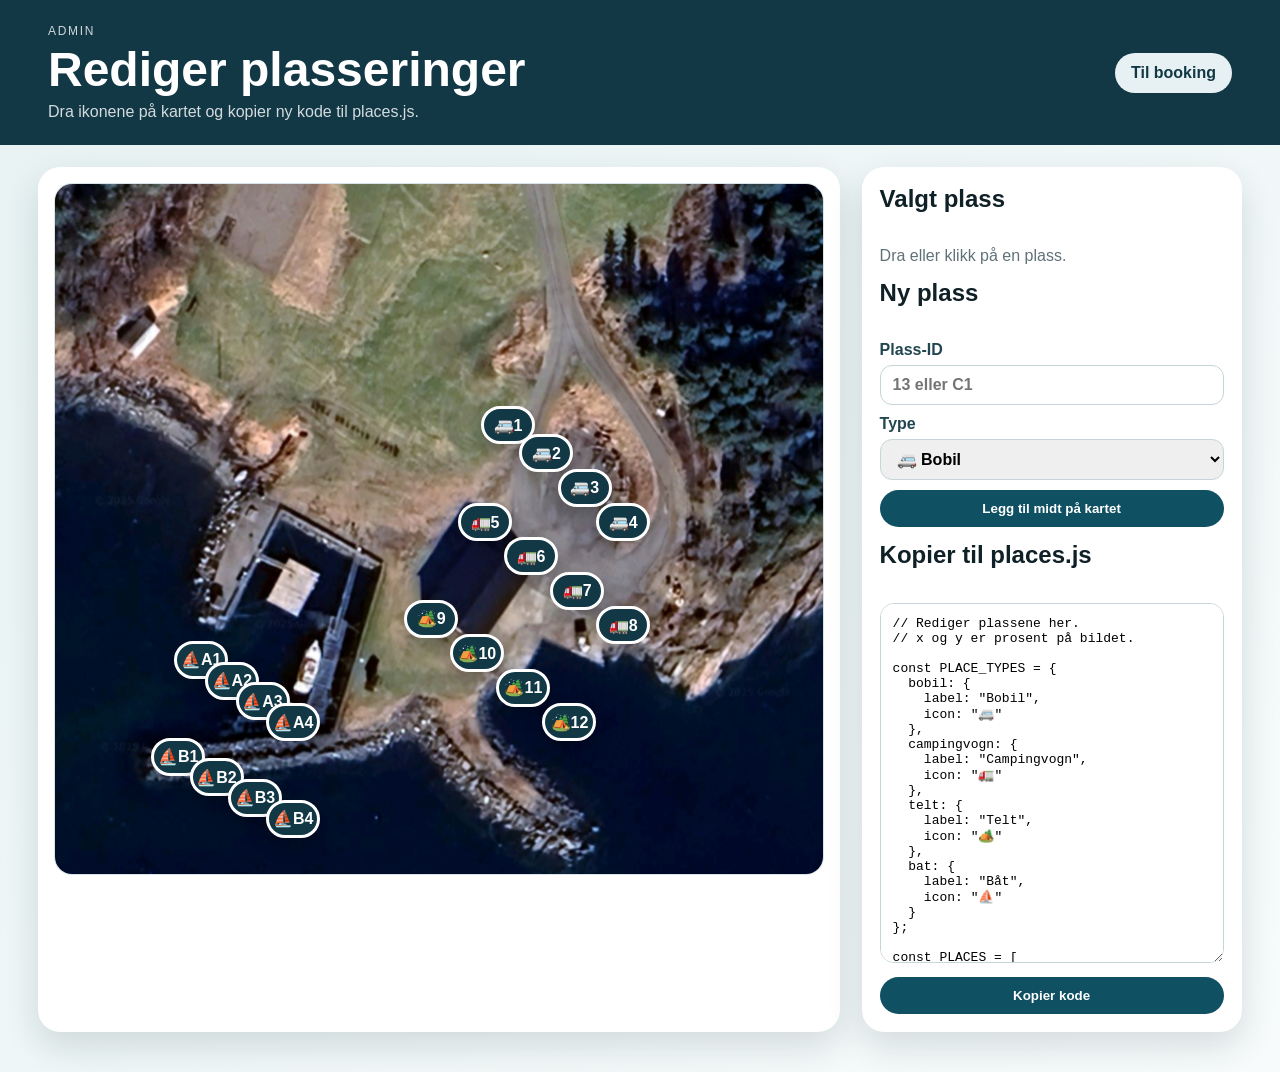
==== admin.html @ 28904aaa "nytt" ====
<!DOCTYPE html>
<html lang="no">
<head>
  <meta charset="UTF-8" />
  <meta name="viewport" content="width=device-width, initial-scale=1.0" />
  <title>Admin plassering</title>
  <link rel="stylesheet" href="style.css" />
  <link rel="stylesheet" href="admin.css" />
</head>
<body>
  <header class="site-header">
    <div>
      <p class="eyebrow">Admin</p>
      <h1>Rediger plasseringer</h1>
      <p class="subtitle">Dra ikonene på kartet og kopier ny kode til places.js.</p>
    </div>
    <a class="ghost-button" href="index.html">Til booking</a>
  </header>

  <main class="admin-layout">
    <section class="map-card">
      <div id="adminMap" class="map">
        <img src="images/plasskart.png" alt="Plasskart" />
        <div id="adminLayer"></div>
      </div>
    </section>

    <aside class="admin-panel">
      <h2>Valgt plass</h2>
      <div id="selectedInfo" class="muted">Dra eller klikk på en plass.</div>

      <h2>Ny plass</h2>
      <form id="addPlaceForm" class="admin-form">
        <label>Plass-ID <input id="newId" type="text" placeholder="13 eller C1" required /></label>
        <label>Type
          <select id="newType">
            <option value="bobil">🚐 Bobil</option>
            <option value="campingvogn">🚛 Campingvogn</option>
            <option value="telt">🏕️ Telt</option>
            <option value="bat">⛵ Båt</option>
          </select>
        </label>
        <button class="primary-button" type="submit">Legg til midt på kartet</button>
      </form>

      <h2>Kopier til places.js</h2>
      <textarea id="output" readonly></textarea>
      <button id="copyButton" class="primary-button" type="button">Kopier kode</button>
    </aside>
  </main>

  <script src="places.js"></script>
  <script src="admin.js"></script>
</body>
</html>
---- style.css ----
* { box-sizing: border-box; }

:root {
  --bg: #eef5f6;
  --card: #ffffff;
  --text: #102027;
  --muted: #607178;
  --green: #2e7d32;
  --red: #c62828;
  --blue: #0f5062;
  --shadow: 0 14px 35px rgba(12, 42, 51, .14);
  --radius: 22px;
}

body {
  margin: 0;
  font-family: Arial, Helvetica, sans-serif;
  color: var(--text);
  background: linear-gradient(135deg, #e7f2f3, #f7fbfb);
}

.site-header {
  display: flex;
  justify-content: space-between;
  gap: 16px;
  align-items: center;
  padding: 24px clamp(16px, 4vw, 48px);
  background: #123846;
  color: white;
}

.eyebrow {
  margin: 0 0 4px;
  text-transform: uppercase;
  letter-spacing: .14em;
  font-size: .75rem;
  opacity: .8;
}

h1, h2, h3, p { margin-top: 0; }

.site-header h1 {
  margin: 0;
  font-size: clamp(1.8rem, 4vw, 3rem);
}

.subtitle { margin: 6px 0 0; opacity: .82; }

.header-actions {
  display: flex;
  flex-wrap: wrap;
  gap: 10px;
}

.layout {
  display: grid;
  grid-template-columns: minmax(0, 1fr) 340px;
  gap: 22px;
  padding: 22px clamp(12px, 3vw, 40px) 40px;
}

.map-card,
.place-card,
.booked-card {
  background: var(--card);
  border-radius: var(--radius);
  box-shadow: var(--shadow);
}

.map-card { padding: 16px; }

.legend {
  display: flex;
  flex-wrap: wrap;
  gap: 10px;
  align-items: center;
  margin-bottom: 12px;
  font-weight: 700;
}

.legend span {
  background: #f1f6f7;
  padding: 8px 10px;
  border-radius: 999px;
}

.dot {
  display: inline-block;
  width: 12px;
  height: 12px;
  border-radius: 999px;
  margin-right: 5px;
}

.available-dot { background: var(--green); }
.booked-dot { background: var(--red); }

.map-toolbar {
  display: flex;
  flex-wrap: wrap;
  gap: 10px;
  margin-bottom: 12px;
  align-items: end;
}

label {
  display: grid;
  gap: 6px;
  font-weight: 700;
  color: #214650;
}

input, select {
  width: 100%;
  padding: 10px 12px;
  border: 1px solid #c6d5d8;
  border-radius: 12px;
  font: inherit;
}

button,
.ghost-button {
  border: 0;
  border-radius: 999px;
  padding: 11px 16px;
  cursor: pointer;
  font-weight: 800;
  text-decoration: none;
  display: inline-flex;
  align-items: center;
  justify-content: center;
}

.primary-button {
  background: var(--blue);
  color: white;
}

.ghost-button,
#checkDatesButton {
  background: #e7f0f2;
  color: #123846;
}

.map {
  position: relative;
  overflow: hidden;
  border-radius: 18px;
  background: #d7e1e3;
  border: 1px solid #d7e3e6;
}

.map img {
  width: 100%;
  display: block;
  user-select: none;
}

#spotsLayer {
  position: absolute;
  inset: 0;
}

.spot {
  position: absolute;
  left: var(--x);
  top: var(--y);
  transform: translate(-50%, -50%);
  min-width: 52px;
  height: 38px;
  padding: 0 10px;
  border-radius: 999px;
  color: white;
  border: 3px solid white;
  box-shadow: 0 8px 18px rgba(0,0,0,.28);
  display: inline-flex;
  align-items: center;
  justify-content: center;
  gap: 3px;
  font-weight: 900;
  cursor: pointer;
  transition: transform .12s, box-shadow .12s;
  z-index: 2;
}

.spot:hover {
  transform: translate(-50%, -50%) scale(1.08);
  box-shadow: 0 10px 24px rgba(0,0,0,.35);
}

.spot.available { background: var(--green); }
.spot.booked { background: var(--red); }

.side-panel {
  display: grid;
  align-content: start;
  gap: 18px;
}

.place-card,
.booked-card {
  padding: 18px;
}

.place-card h2 {
  display: flex;
  align-items: center;
  gap: 8px;
  margin-bottom: 8px;
}

.status-pill {
  display: inline-flex;
  border-radius: 999px;
  padding: 8px 12px;
  color: white;
  font-weight: 900;
  margin-bottom: 12px;
}

.status-pill.available { background: var(--green); }
.status-pill.booked { background: var(--red); }

.muted { color: var(--muted); }

.booking-meta {
  display: grid;
  gap: 8px;
  margin: 14px 0;
}

.booking-meta div {
  background: #f3f7f8;
  padding: 10px;
  border-radius: 14px;
}

.section-title {
  display: flex;
  justify-content: space-between;
  gap: 10px;
  align-items: baseline;
}

.booked-list {
  list-style: none;
  padding: 0;
  margin: 0;
  display: grid;
  gap: 8px;
}

.booked-list li {
  padding: 10px;
  border-radius: 14px;
  background: #f3f7f8;
}

.dialog {
  border: 0;
  border-radius: 24px;
  padding: 0;
  box-shadow: 0 24px 60px rgba(0,0,0,.35);
  width: min(440px, calc(100vw - 24px));
}

.dialog::backdrop { background: rgba(0,0,0,.45); }

.dialog form {
  padding: 22px;
  display: grid;
  gap: 14px;
}

.dialog-actions {
  display: flex;
  justify-content: flex-end;
  gap: 10px;
}

.form-message {
  margin: 0;
  font-weight: 700;
  color: var(--red);
}

.toast {
  position: fixed;
  left: 50%;
  bottom: 20px;
  transform: translateX(-50%);
  background: #123846;
  color: white;
  padding: 12px 18px;
  border-radius: 999px;
  box-shadow: var(--shadow);
  z-index: 20;
}

.hidden { display: none; }

@media (max-width: 920px) {
  .layout { grid-template-columns: 1fr; }
  .side-panel { grid-template-columns: 1fr; }
  #info { position: static; }
}

@media (max-width: 560px) {
  .site-header { align-items: flex-start; flex-direction: column; }
  .spot { min-width: 44px; height: 32px; font-size: .85rem; border-width: 2px; }
  .layout { padding-inline: 10px; }
}
---- admin.css ----
.admin-layout {
  display: grid;
  grid-template-columns: minmax(0, 1fr) 380px;
  gap: 22px;
  padding: 22px clamp(12px, 3vw, 40px) 40px;
}

.admin-panel {
  background: white;
  border-radius: var(--radius);
  box-shadow: var(--shadow);
  padding: 18px;
  display: grid;
  gap: 14px;
  align-content: start;
}

.admin-form {
  display: grid;
  gap: 10px;
}

#output {
  width: 100%;
  min-height: 360px;
  resize: vertical;
  border: 1px solid #c6d5d8;
  border-radius: 14px;
  padding: 12px;
  font-family: Consolas, monospace;
  font-size: 13px;
}

.admin-spot {
  position: absolute;
  left: var(--x);
  top: var(--y);
  transform: translate(-50%, -50%);
  min-width: 54px;
  height: 38px;
  border-radius: 999px;
  background: #123846;
  color: white;
  border: 3px solid white;
  box-shadow: 0 8px 18px rgba(0,0,0,.28);
  display: inline-flex;
  align-items: center;
  justify-content: center;
  gap: 3px;
  font-weight: 900;
  cursor: grab;
  user-select: none;
}

.admin-spot:active { cursor: grabbing; }

.admin-spot.selected {
  outline: 4px solid #ffcc33;
}

@media (max-width: 920px) {
  .admin-layout { grid-template-columns: 1fr; }
}
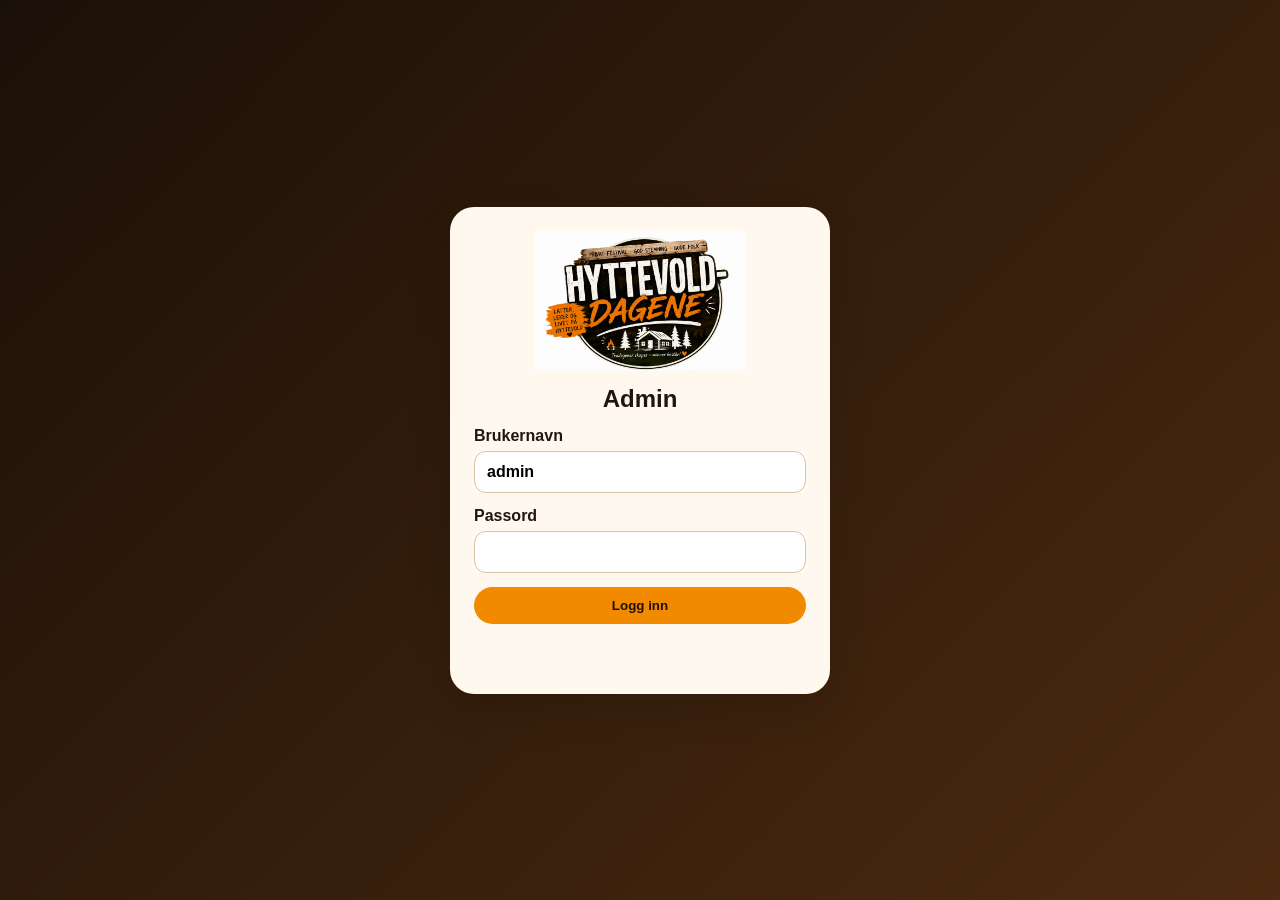
==== commit 4fa8e992: "nyheter" ====
--- a/admin.html
+++ b/admin.html
@@ -1,55 +1 @@
-<!DOCTYPE html>
-<html lang="no">
-<head>
-  <meta charset="UTF-8" />
-  <meta name="viewport" content="width=device-width, initial-scale=1.0" />
-  <title>Admin plassering</title>
-  <link rel="stylesheet" href="style.css" />
-  <link rel="stylesheet" href="admin.css" />
-</head>
-<body>
-  <header class="site-header">
-    <div>
-      <p class="eyebrow">Admin</p>
-      <h1>Rediger plasseringer</h1>
-      <p class="subtitle">Dra ikonene på kartet og kopier ny kode til places.js.</p>
-    </div>
-    <a class="ghost-button" href="index.html">Til booking</a>
-  </header>
-
-  <main class="admin-layout">
-    <section class="map-card">
-      <div id="adminMap" class="map">
-        <img src="images/plasskart.png" alt="Plasskart" />
-        <div id="adminLayer"></div>
-      </div>
-    </section>
-
-    <aside class="admin-panel">
-      <h2>Valgt plass</h2>
-      <div id="selectedInfo" class="muted">Dra eller klikk på en plass.</div>
-
-      <h2>Ny plass</h2>
-      <form id="addPlaceForm" class="admin-form">
-        <label>Plass-ID <input id="newId" type="text" placeholder="13 eller C1" required /></label>
-        <label>Type
-          <select id="newType">
-            <option value="bobil">🚐 Bobil</option>
-            <option value="campingvogn">🚛 Campingvogn</option>
-            <option value="telt">🏕️ Telt</option>
-            <option value="bat">⛵ Båt</option>
-          </select>
-        </label>
-        <button class="primary-button" type="submit">Legg til midt på kartet</button>
-      </form>
-
-      <h2>Kopier til places.js</h2>
-      <textarea id="output" readonly></textarea>
-      <button id="copyButton" class="primary-button" type="button">Kopier kode</button>
-    </aside>
-  </main>
-
-  <script src="places.js"></script>
-  <script src="admin.js"></script>
-</body>
-</html>
+<!DOCTYPE html><html lang="no"><head><meta charset="UTF-8"><meta name="viewport" content="width=device-width, initial-scale=1.0"><title>Admin</title><link rel="stylesheet" href="style.css"><link rel="stylesheet" href="admin.css"></head><body><section id="loginScreen" class="login-screen"><form id="loginForm" class="login-card"><img src="images/logo.png" alt="Logo"><h1>Admin</h1><label>Brukernavn<input id="username" value="admin" required></label><label>Passord<input id="password" type="password" required></label><button class="primary">Logg inn</button><p id="loginMessage"></p></form></section><section id="adminApp" class="hidden"><header class="topbar"><img src="images/logo.png" class="logo"><div><h1>Adminpanel</h1><p>Styr booking og plasseringer.</p></div><a href="index.html" class="admin-link">Til booking</a><button id="logoutButton" class="secondary">Logg ut</button></header><main class="admin-layout"><section class="map-card"><div id="adminMap" class="map"><img src="images/plasskart.png"><div id="adminLayer"></div></div></section><aside class="admin-panel"><h2>Booking</h2><label class="check"><input type="checkbox" id="bookingEnabled"> Booking åpen</label><label>Tekst når åpen<input id="openText"></label><label>Tekst når stengt<input id="closedText"></label><h2>Ny plass</h2><form id="addPlaceForm"><label>Plass-ID<input id="newId" placeholder="13 eller A5" required></label><label>Type<select id="newType"><option value="bobil">Bobil</option><option value="campingvogn">Campingvogn</option><option value="telt">Telt</option><option value="bat">Båt</option></select></label><button class="primary">Legg til</button></form><h2>Valgt plass</h2><div id="selectedInfo">Ingen valgt.</div><button id="deletePlace" class="secondary" type="button">Slett valgt plass</button><h2>Kopier oppdatert kode</h2><p>Kopier dette inn i <strong>places.js</strong> og <strong>config.js</strong>.</p><textarea id="output" readonly></textarea><button id="copyButton" class="primary" type="button">Kopier kode</button></aside></main></section><script src="config.js"></script><script src="places.js"></script><script src="admin.js"></script></body></html>
--- a/style.css
+++ b/style.css
@@ -1,312 +1 @@
-* { box-sizing: border-box; }
-
-:root {
-  --bg: #eef5f6;
-  --card: #ffffff;
-  --text: #102027;
-  --muted: #607178;
-  --green: #2e7d32;
-  --red: #c62828;
-  --blue: #0f5062;
-  --shadow: 0 14px 35px rgba(12, 42, 51, .14);
-  --radius: 22px;
-}
-
-body {
-  margin: 0;
-  font-family: Arial, Helvetica, sans-serif;
-  color: var(--text);
-  background: linear-gradient(135deg, #e7f2f3, #f7fbfb);
-}
-
-.site-header {
-  display: flex;
-  justify-content: space-between;
-  gap: 16px;
-  align-items: center;
-  padding: 24px clamp(16px, 4vw, 48px);
-  background: #123846;
-  color: white;
-}
-
-.eyebrow {
-  margin: 0 0 4px;
-  text-transform: uppercase;
-  letter-spacing: .14em;
-  font-size: .75rem;
-  opacity: .8;
-}
-
-h1, h2, h3, p { margin-top: 0; }
-
-.site-header h1 {
-  margin: 0;
-  font-size: clamp(1.8rem, 4vw, 3rem);
-}
-
-.subtitle { margin: 6px 0 0; opacity: .82; }
-
-.header-actions {
-  display: flex;
-  flex-wrap: wrap;
-  gap: 10px;
-}
-
-.layout {
-  display: grid;
-  grid-template-columns: minmax(0, 1fr) 340px;
-  gap: 22px;
-  padding: 22px clamp(12px, 3vw, 40px) 40px;
-}
-
-.map-card,
-.place-card,
-.booked-card {
-  background: var(--card);
-  border-radius: var(--radius);
-  box-shadow: var(--shadow);
-}
-
-.map-card { padding: 16px; }
-
-.legend {
-  display: flex;
-  flex-wrap: wrap;
-  gap: 10px;
-  align-items: center;
-  margin-bottom: 12px;
-  font-weight: 700;
-}
-
-.legend span {
-  background: #f1f6f7;
-  padding: 8px 10px;
-  border-radius: 999px;
-}
-
-.dot {
-  display: inline-block;
-  width: 12px;
-  height: 12px;
-  border-radius: 999px;
-  margin-right: 5px;
-}
-
-.available-dot { background: var(--green); }
-.booked-dot { background: var(--red); }
-
-.map-toolbar {
-  display: flex;
-  flex-wrap: wrap;
-  gap: 10px;
-  margin-bottom: 12px;
-  align-items: end;
-}
-
-label {
-  display: grid;
-  gap: 6px;
-  font-weight: 700;
-  color: #214650;
-}
-
-input, select {
-  width: 100%;
-  padding: 10px 12px;
-  border: 1px solid #c6d5d8;
-  border-radius: 12px;
-  font: inherit;
-}
-
-button,
-.ghost-button {
-  border: 0;
-  border-radius: 999px;
-  padding: 11px 16px;
-  cursor: pointer;
-  font-weight: 800;
-  text-decoration: none;
-  display: inline-flex;
-  align-items: center;
-  justify-content: center;
-}
-
-.primary-button {
-  background: var(--blue);
-  color: white;
-}
-
-.ghost-button,
-#checkDatesButton {
-  background: #e7f0f2;
-  color: #123846;
-}
-
-.map {
-  position: relative;
-  overflow: hidden;
-  border-radius: 18px;
-  background: #d7e1e3;
-  border: 1px solid #d7e3e6;
-}
-
-.map img {
-  width: 100%;
-  display: block;
-  user-select: none;
-}
-
-#spotsLayer {
-  position: absolute;
-  inset: 0;
-}
-
-.spot {
-  position: absolute;
-  left: var(--x);
-  top: var(--y);
-  transform: translate(-50%, -50%);
-  min-width: 52px;
-  height: 38px;
-  padding: 0 10px;
-  border-radius: 999px;
-  color: white;
-  border: 3px solid white;
-  box-shadow: 0 8px 18px rgba(0,0,0,.28);
-  display: inline-flex;
-  align-items: center;
-  justify-content: center;
-  gap: 3px;
-  font-weight: 900;
-  cursor: pointer;
-  transition: transform .12s, box-shadow .12s;
-  z-index: 2;
-}
-
-.spot:hover {
-  transform: translate(-50%, -50%) scale(1.08);
-  box-shadow: 0 10px 24px rgba(0,0,0,.35);
-}
-
-.spot.available { background: var(--green); }
-.spot.booked { background: var(--red); }
-
-.side-panel {
-  display: grid;
-  align-content: start;
-  gap: 18px;
-}
-
-.place-card,
-.booked-card {
-  padding: 18px;
-}
-
-.place-card h2 {
-  display: flex;
-  align-items: center;
-  gap: 8px;
-  margin-bottom: 8px;
-}
-
-.status-pill {
-  display: inline-flex;
-  border-radius: 999px;
-  padding: 8px 12px;
-  color: white;
-  font-weight: 900;
-  margin-bottom: 12px;
-}
-
-.status-pill.available { background: var(--green); }
-.status-pill.booked { background: var(--red); }
-
-.muted { color: var(--muted); }
-
-.booking-meta {
-  display: grid;
-  gap: 8px;
-  margin: 14px 0;
-}
-
-.booking-meta div {
-  background: #f3f7f8;
-  padding: 10px;
-  border-radius: 14px;
-}
-
-.section-title {
-  display: flex;
-  justify-content: space-between;
-  gap: 10px;
-  align-items: baseline;
-}
-
-.booked-list {
-  list-style: none;
-  padding: 0;
-  margin: 0;
-  display: grid;
-  gap: 8px;
-}
-
-.booked-list li {
-  padding: 10px;
-  border-radius: 14px;
-  background: #f3f7f8;
-}
-
-.dialog {
-  border: 0;
-  border-radius: 24px;
-  padding: 0;
-  box-shadow: 0 24px 60px rgba(0,0,0,.35);
-  width: min(440px, calc(100vw - 24px));
-}
-
-.dialog::backdrop { background: rgba(0,0,0,.45); }
-
-.dialog form {
-  padding: 22px;
-  display: grid;
-  gap: 14px;
-}
-
-.dialog-actions {
-  display: flex;
-  justify-content: flex-end;
-  gap: 10px;
-}
-
-.form-message {
-  margin: 0;
-  font-weight: 700;
-  color: var(--red);
-}
-
-.toast {
-  position: fixed;
-  left: 50%;
-  bottom: 20px;
-  transform: translateX(-50%);
-  background: #123846;
-  color: white;
-  padding: 12px 18px;
-  border-radius: 999px;
-  box-shadow: var(--shadow);
-  z-index: 20;
-}
-
-.hidden { display: none; }
-
-@media (max-width: 920px) {
-  .layout { grid-template-columns: 1fr; }
-  .side-panel { grid-template-columns: 1fr; }
-  #info { position: static; }
-}
-
-@media (max-width: 560px) {
-  .site-header { align-items: flex-start; flex-direction: column; }
-  .spot { min-width: 44px; height: 32px; font-size: .85rem; border-width: 2px; }
-  .layout { padding-inline: 10px; }
-}
+*{box-sizing:border-box}:root{--dark:#18110b;--orange:#f28a00;--cream:#fff8ee;--green:#2e7d32;--red:#c62828;--shadow:0 16px 40px #0002}body{margin:0;font-family:Arial,Helvetica,sans-serif;background:#f3eadf;color:#21160f}.topbar{display:flex;align-items:center;gap:18px;padding:14px clamp(12px,3vw,38px);background:linear-gradient(135deg,#1b1008,#3a210f);color:#fff;box-shadow:var(--shadow)}.logo{width:160px;max-height:90px;object-fit:contain;background:#fff;border-radius:14px;padding:4px}.topbar h1{margin:0;font-size:clamp(1.7rem,4vw,3rem)}.topbar p{margin:6px 0 0;color:#f8d7a7}.admin-link{margin-left:auto;color:#fff;text-decoration:none;background:#ffffff1a;border:1px solid #ffffff40;padding:10px 14px;border-radius:999px;font-weight:700}.layout{display:grid;grid-template-columns:minmax(0,1fr)340px;gap:22px;padding:22px clamp(10px,3vw,38px)}.map-card,.card{background:var(--cream);border-radius:24px;box-shadow:var(--shadow);padding:16px}.legend{display:flex;gap:10px;flex-wrap:wrap;margin-bottom:12px;font-weight:800}.legend span{background:#fff;border:1px solid #ead7bf;border-radius:999px;padding:8px 11px}.dot{display:inline-block;width:12px;height:12px;border-radius:50%;margin-right:5px}.dot.ledig{background:var(--green)}.dot.opptatt{background:var(--red)}.map{position:relative;overflow:hidden;border-radius:20px;background:#d8d0c6;border:1px solid #d4c1a9}.map img{width:100%;display:block}.map #spotsLayer{position:absolute;inset:0}.spot{position:absolute;left:var(--x);top:var(--y);transform:translate(-50%,-50%);min-width:58px;height:42px;border:3px solid white;border-radius:999px;box-shadow:0 10px 24px #0005;color:white;display:inline-flex;align-items:center;justify-content:center;gap:5px;font-weight:900;cursor:pointer;transition:.12s;background:var(--green)}.spot:hover{transform:translate(-50%,-50%) scale(1.08)}.spot.opptatt{background:var(--red)}.spot.closed{filter:grayscale(1);opacity:.75}.spot-icon{width:23px;height:23px;object-fit:contain;filter:brightness(0) invert(1)}.fallback-icon{font-size:18px}.side{display:grid;gap:18px;align-content:start}.card h2{margin:0 0 10px}.status{display:inline-flex;color:#fff;border-radius:999px;padding:9px 14px;font-weight:900;margin:8px 0 14px}.status.ledig{background:var(--green)}.status.opptatt{background:var(--red)}.status.closed{background:#555}.primary,.secondary,button{border:0;border-radius:999px;padding:11px 16px;font-weight:900;cursor:pointer}.primary{background:var(--orange);color:#1c1008}.secondary{background:#e6d6c2;color:#21160f}.booking-list{list-style:none;padding:0;margin:0;display:grid;gap:8px}.booking-list li{background:#fff;border:1px solid #ead7bf;border-radius:14px;padding:10px}dialog{border:0;border-radius:24px;padding:0;width:min(420px,calc(100vw - 24px));box-shadow:0 24px 80px #0008}dialog::backdrop{background:#0008}dialog form{padding:22px;display:grid;gap:14px}label{display:grid;gap:6px;font-weight:800}input,select{font:inherit;padding:11px 12px;border:1px solid #d8c4aa;border-radius:12px}.dialog-actions{display:flex;justify-content:flex-end;gap:10px}#formMessage{margin:0;color:var(--red);font-weight:800}.toast{position:fixed;left:50%;bottom:20px;transform:translateX(-50%);background:#21160f;color:#fff;border-radius:999px;padding:12px 18px;box-shadow:var(--shadow)}.hidden{display:none}@media(max-width:900px){.layout{grid-template-columns:1fr}.topbar{align-items:flex-start}.admin-link{margin-left:0}.logo{width:120px}}@media(max-width:560px){.topbar{flex-direction:column}.spot{min-width:48px;height:34px;font-size:.85rem}.spot-icon{width:19px;height:19px}}
--- a/admin.css
+++ b/admin.css
@@ -1,63 +1 @@
-.admin-layout {
-  display: grid;
-  grid-template-columns: minmax(0, 1fr) 380px;
-  gap: 22px;
-  padding: 22px clamp(12px, 3vw, 40px) 40px;
-}
-
-.admin-panel {
-  background: white;
-  border-radius: var(--radius);
-  box-shadow: var(--shadow);
-  padding: 18px;
-  display: grid;
-  gap: 14px;
-  align-content: start;
-}
-
-.admin-form {
-  display: grid;
-  gap: 10px;
-}
-
-#output {
-  width: 100%;
-  min-height: 360px;
-  resize: vertical;
-  border: 1px solid #c6d5d8;
-  border-radius: 14px;
-  padding: 12px;
-  font-family: Consolas, monospace;
-  font-size: 13px;
-}
-
-.admin-spot {
-  position: absolute;
-  left: var(--x);
-  top: var(--y);
-  transform: translate(-50%, -50%);
-  min-width: 54px;
-  height: 38px;
-  border-radius: 999px;
-  background: #123846;
-  color: white;
-  border: 3px solid white;
-  box-shadow: 0 8px 18px rgba(0,0,0,.28);
-  display: inline-flex;
-  align-items: center;
-  justify-content: center;
-  gap: 3px;
-  font-weight: 900;
-  cursor: grab;
-  user-select: none;
-}
-
-.admin-spot:active { cursor: grabbing; }
-
-.admin-spot.selected {
-  outline: 4px solid #ffcc33;
-}
-
-@media (max-width: 920px) {
-  .admin-layout { grid-template-columns: 1fr; }
-}
+.login-screen{min-height:100vh;display:grid;place-items:center;background:linear-gradient(135deg,#1b1008,#4b2a10)}.login-card{width:min(380px,calc(100vw - 30px));background:var(--cream);border-radius:24px;box-shadow:var(--shadow);padding:24px;display:grid;gap:14px}.login-card img{width:210px;margin:auto}.login-card h1{text-align:center;margin:0}.admin-layout{display:grid;grid-template-columns:minmax(0,1fr)390px;gap:22px;padding:22px clamp(10px,3vw,38px)}.admin-panel{background:var(--cream);border-radius:24px;box-shadow:var(--shadow);padding:18px;display:grid;gap:12px;align-content:start}.admin-panel h2{margin:10px 0 0}.check{display:flex;align-items:center;gap:8px}.check input{width:auto}#output{width:100%;min-height:360px;border:1px solid #d8c4aa;border-radius:14px;padding:10px;font-family:Consolas,monospace;font-size:12px}.admin-spot{position:absolute;left:var(--x);top:var(--y);transform:translate(-50%,-50%);min-width:58px;height:42px;border:3px solid #fff;border-radius:999px;background:#21160f;color:#fff;box-shadow:0 10px 24px #0005;display:inline-flex;align-items:center;justify-content:center;gap:5px;font-weight:900;cursor:grab;user-select:none}.admin-spot.selected{outline:4px solid var(--orange)}.admin-spot img{width:23px;height:23px;filter:brightness(0) invert(1)}@media(max-width:900px){.admin-layout{grid-template-columns:1fr}}
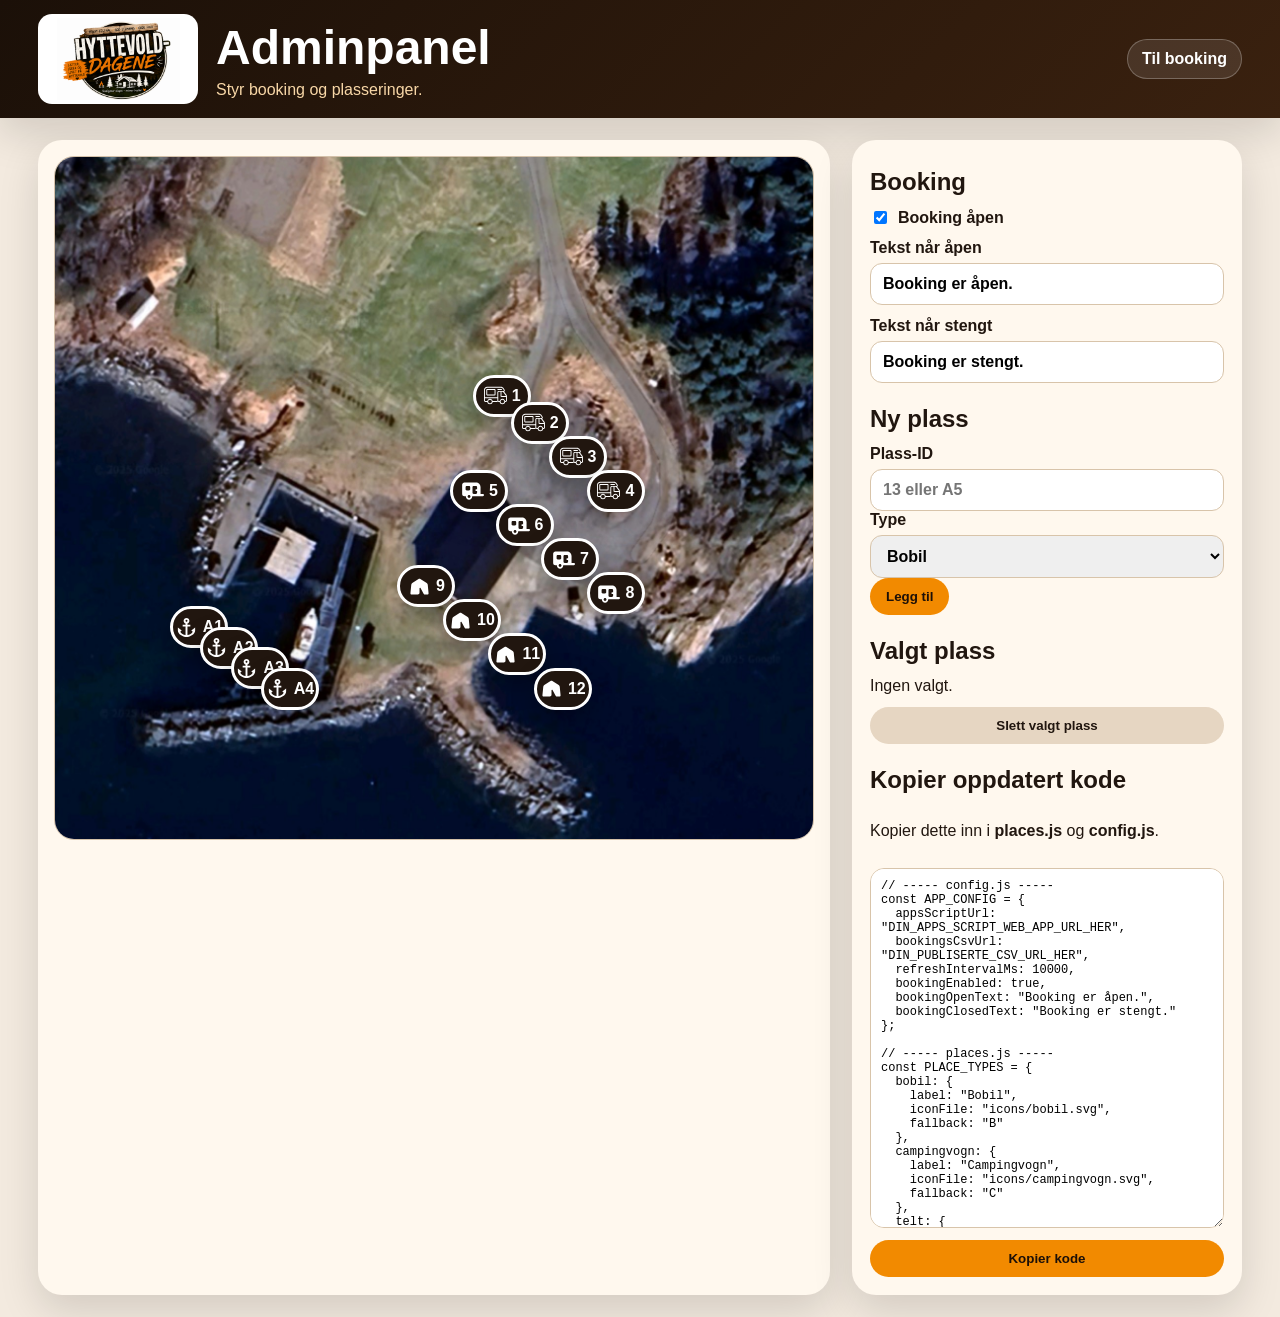
==== commit 95edde53: "feilrettinger" ====
--- a/admin.html
+++ b/admin.html
@@ -1 +1,100 @@
-<!DOCTYPE html><html lang="no"><head><meta charset="UTF-8"><meta name="viewport" content="width=device-width, initial-scale=1.0"><title>Admin</title><link rel="stylesheet" href="style.css"><link rel="stylesheet" href="admin.css"></head><body><section id="loginScreen" class="login-screen"><form id="loginForm" class="login-card"><img src="images/logo.png" alt="Logo"><h1>Admin</h1><label>Brukernavn<input id="username" value="admin" required></label><label>Passord<input id="password" type="password" required></label><button class="primary">Logg inn</button><p id="loginMessage"></p></form></section><section id="adminApp" class="hidden"><header class="topbar"><img src="images/logo.png" class="logo"><div><h1>Adminpanel</h1><p>Styr booking og plasseringer.</p></div><a href="index.html" class="admin-link">Til booking</a><button id="logoutButton" class="secondary">Logg ut</button></header><main class="admin-layout"><section class="map-card"><div id="adminMap" class="map"><img src="images/plasskart.png"><div id="adminLayer"></div></div></section><aside class="admin-panel"><h2>Booking</h2><label class="check"><input type="checkbox" id="bookingEnabled"> Booking åpen</label><label>Tekst når åpen<input id="openText"></label><label>Tekst når stengt<input id="closedText"></label><h2>Ny plass</h2><form id="addPlaceForm"><label>Plass-ID<input id="newId" placeholder="13 eller A5" required></label><label>Type<select id="newType"><option value="bobil">Bobil</option><option value="campingvogn">Campingvogn</option><option value="telt">Telt</option><option value="bat">Båt</option></select></label><button class="primary">Legg til</button></form><h2>Valgt plass</h2><div id="selectedInfo">Ingen valgt.</div><button id="deletePlace" class="secondary" type="button">Slett valgt plass</button><h2>Kopier oppdatert kode</h2><p>Kopier dette inn i <strong>places.js</strong> og <strong>config.js</strong>.</p><textarea id="output" readonly></textarea><button id="copyButton" class="primary" type="button">Kopier kode</button></aside></main></section><script src="config.js"></script><script src="places.js"></script><script src="admin.js"></script></body></html>+<!DOCTYPE html>
+<html lang="no">
+<head>
+  <meta charset="UTF-8">
+  <meta name="viewport" content="width=device-width, initial-scale=1.0">
+
+  <title>Admin - Hyttevold-dagan Booking</title>
+
+  <link rel="icon" href="images/logo.png">
+  <link rel="stylesheet" href="style.css">
+  <link rel="stylesheet" href="admin.css">
+</head>
+
+<body>
+  <header class="topbar">
+    <img src="images/logo.png" alt="Logo" class="logo">
+
+    <div>
+      <h1>Adminpanel</h1>
+      <p>Styr booking og plasseringer.</p>
+    </div>
+
+    <a href="index.html" class="admin-link">Til booking</a>
+  </header>
+
+  <main class="admin-layout">
+    <section class="map-card">
+      <div id="adminMap" class="map">
+        <img src="images/plasskart.png" alt="Plasskart">
+        <div id="adminLayer"></div>
+      </div>
+    </section>
+
+    <aside class="admin-panel">
+      <h2>Booking</h2>
+
+      <label class="check">
+        <input type="checkbox" id="bookingEnabled">
+        Booking åpen
+      </label>
+
+      <label>
+        Tekst når åpen
+        <input id="openText">
+      </label>
+
+      <label>
+        Tekst når stengt
+        <input id="closedText">
+      </label>
+
+      <h2>Ny plass</h2>
+
+      <form id="addPlaceForm">
+        <label>
+          Plass-ID
+          <input id="newId" placeholder="13 eller A5" required>
+        </label>
+
+        <label>
+          Type
+          <select id="newType">
+            <option value="bobil">Bobil</option>
+            <option value="campingvogn">Campingvogn</option>
+            <option value="telt">Telt</option>
+            <option value="bat">Båt</option>
+          </select>
+        </label>
+
+        <button class="primary" type="submit">Legg til</button>
+      </form>
+
+      <h2>Valgt plass</h2>
+
+      <div id="selectedInfo">Ingen valgt.</div>
+
+      <button id="deletePlace" class="secondary" type="button">
+        Slett valgt plass
+      </button>
+
+      <h2>Kopier oppdatert kode</h2>
+
+      <p>
+        Kopier dette inn i <strong>places.js</strong> og
+        <strong>config.js</strong>.
+      </p>
+
+      <textarea id="output" readonly></textarea>
+
+      <button id="copyButton" class="primary" type="button">
+        Kopier kode
+      </button>
+    </aside>
+  </main>
+
+  <script src="config.js"></script>
+  <script src="places.js"></script>
+  <script src="admin.js"></script>
+</body>
+</html>
--- a/style.css
+++ b/style.css
@@ -1 +1,330 @@
-*{box-sizing:border-box}:root{--dark:#18110b;--orange:#f28a00;--cream:#fff8ee;--green:#2e7d32;--red:#c62828;--shadow:0 16px 40px #0002}body{margin:0;font-family:Arial,Helvetica,sans-serif;background:#f3eadf;color:#21160f}.topbar{display:flex;align-items:center;gap:18px;padding:14px clamp(12px,3vw,38px);background:linear-gradient(135deg,#1b1008,#3a210f);color:#fff;box-shadow:var(--shadow)}.logo{width:160px;max-height:90px;object-fit:contain;background:#fff;border-radius:14px;padding:4px}.topbar h1{margin:0;font-size:clamp(1.7rem,4vw,3rem)}.topbar p{margin:6px 0 0;color:#f8d7a7}.admin-link{margin-left:auto;color:#fff;text-decoration:none;background:#ffffff1a;border:1px solid #ffffff40;padding:10px 14px;border-radius:999px;font-weight:700}.layout{display:grid;grid-template-columns:minmax(0,1fr)340px;gap:22px;padding:22px clamp(10px,3vw,38px)}.map-card,.card{background:var(--cream);border-radius:24px;box-shadow:var(--shadow);padding:16px}.legend{display:flex;gap:10px;flex-wrap:wrap;margin-bottom:12px;font-weight:800}.legend span{background:#fff;border:1px solid #ead7bf;border-radius:999px;padding:8px 11px}.dot{display:inline-block;width:12px;height:12px;border-radius:50%;margin-right:5px}.dot.ledig{background:var(--green)}.dot.opptatt{background:var(--red)}.map{position:relative;overflow:hidden;border-radius:20px;background:#d8d0c6;border:1px solid #d4c1a9}.map img{width:100%;display:block}.map #spotsLayer{position:absolute;inset:0}.spot{position:absolute;left:var(--x);top:var(--y);transform:translate(-50%,-50%);min-width:58px;height:42px;border:3px solid white;border-radius:999px;box-shadow:0 10px 24px #0005;color:white;display:inline-flex;align-items:center;justify-content:center;gap:5px;font-weight:900;cursor:pointer;transition:.12s;background:var(--green)}.spot:hover{transform:translate(-50%,-50%) scale(1.08)}.spot.opptatt{background:var(--red)}.spot.closed{filter:grayscale(1);opacity:.75}.spot-icon{width:23px;height:23px;object-fit:contain;filter:brightness(0) invert(1)}.fallback-icon{font-size:18px}.side{display:grid;gap:18px;align-content:start}.card h2{margin:0 0 10px}.status{display:inline-flex;color:#fff;border-radius:999px;padding:9px 14px;font-weight:900;margin:8px 0 14px}.status.ledig{background:var(--green)}.status.opptatt{background:var(--red)}.status.closed{background:#555}.primary,.secondary,button{border:0;border-radius:999px;padding:11px 16px;font-weight:900;cursor:pointer}.primary{background:var(--orange);color:#1c1008}.secondary{background:#e6d6c2;color:#21160f}.booking-list{list-style:none;padding:0;margin:0;display:grid;gap:8px}.booking-list li{background:#fff;border:1px solid #ead7bf;border-radius:14px;padding:10px}dialog{border:0;border-radius:24px;padding:0;width:min(420px,calc(100vw - 24px));box-shadow:0 24px 80px #0008}dialog::backdrop{background:#0008}dialog form{padding:22px;display:grid;gap:14px}label{display:grid;gap:6px;font-weight:800}input,select{font:inherit;padding:11px 12px;border:1px solid #d8c4aa;border-radius:12px}.dialog-actions{display:flex;justify-content:flex-end;gap:10px}#formMessage{margin:0;color:var(--red);font-weight:800}.toast{position:fixed;left:50%;bottom:20px;transform:translateX(-50%);background:#21160f;color:#fff;border-radius:999px;padding:12px 18px;box-shadow:var(--shadow)}.hidden{display:none}@media(max-width:900px){.layout{grid-template-columns:1fr}.topbar{align-items:flex-start}.admin-link{margin-left:0}.logo{width:120px}}@media(max-width:560px){.topbar{flex-direction:column}.spot{min-width:48px;height:34px;font-size:.85rem}.spot-icon{width:19px;height:19px}}+* {
+  box-sizing: border-box;
+}
+
+:root {
+  --dark: #18110b;
+  --orange: #f28a00;
+  --cream: #fff8ee;
+  --green: #2e7d32;
+  --red: #c62828;
+  --shadow: 0 16px 40px #0002;
+}
+
+body {
+  margin: 0;
+  font-family: Arial, Helvetica, sans-serif;
+  background: #f3eadf;
+  color: #21160f;
+}
+
+.topbar {
+  display: flex;
+  align-items: center;
+  gap: 18px;
+  padding: 14px clamp(12px, 3vw, 38px);
+  background: linear-gradient(135deg, #1b1008, #3a210f);
+  color: #fff;
+  box-shadow: var(--shadow);
+}
+
+.logo {
+  width: 160px;
+  max-height: 90px;
+  object-fit: contain;
+  background: #fff;
+  border-radius: 14px;
+  padding: 4px;
+}
+
+.topbar h1 {
+  margin: 0;
+  font-size: clamp(1.7rem, 4vw, 3rem);
+}
+
+.topbar p {
+  margin: 6px 0 0;
+  color: #f8d7a7;
+}
+
+.admin-link {
+  margin-left: auto;
+  color: #fff;
+  text-decoration: none;
+  background: #ffffff1a;
+  border: 1px solid #ffffff40;
+  padding: 10px 14px;
+  border-radius: 999px;
+  font-weight: 700;
+}
+
+.layout {
+  display: grid;
+  grid-template-columns: minmax(0, 1fr) 340px;
+  gap: 22px;
+  padding: 22px clamp(10px, 3vw, 38px);
+}
+
+.map-card,
+.card {
+  background: var(--cream);
+  border-radius: 24px;
+  box-shadow: var(--shadow);
+  padding: 16px;
+}
+
+.legend {
+  display: flex;
+  gap: 10px;
+  flex-wrap: wrap;
+  margin-bottom: 12px;
+  font-weight: 800;
+}
+
+.legend span {
+  background: #fff;
+  border: 1px solid #ead7bf;
+  border-radius: 999px;
+  padding: 8px 11px;
+}
+
+.dot {
+  display: inline-block;
+  width: 12px;
+  height: 12px;
+  border-radius: 50%;
+  margin-right: 5px;
+}
+
+.dot.ledig {
+  background: var(--green);
+}
+
+.dot.opptatt {
+  background: var(--red);
+}
+
+.map {
+  position: relative;
+  overflow: hidden;
+  border-radius: 20px;
+  background: #d8d0c6;
+  border: 1px solid #d4c1a9;
+}
+
+.map img {
+  width: 100%;
+  display: block;
+}
+
+.map #spotsLayer,
+.map #adminLayer {
+  position: absolute;
+  inset: 0;
+}
+
+.spot {
+  position: absolute;
+  left: var(--x);
+  top: var(--y);
+  transform: translate(-50%, -50%);
+  min-width: 58px;
+  height: 42px;
+  border: 3px solid white;
+  border-radius: 999px;
+  box-shadow: 0 10px 24px #0005;
+  color: white;
+  display: inline-flex;
+  align-items: center;
+  justify-content: center;
+  gap: 5px;
+  font-weight: 900;
+  cursor: pointer;
+  transition: 0.12s;
+  background: var(--green);
+}
+
+.spot:hover {
+  transform: translate(-50%, -50%) scale(1.08);
+}
+
+.spot.opptatt {
+  background: var(--red);
+}
+
+.spot.closed {
+  filter: grayscale(1);
+  opacity: 0.75;
+}
+
+.spot-icon {
+  width: 23px;
+  height: 23px;
+  object-fit: contain;
+  filter: brightness(0) invert(1);
+}
+
+.fallback-icon {
+  font-size: 18px;
+}
+
+.side {
+  display: grid;
+  gap: 18px;
+  align-content: start;
+}
+
+.card h2 {
+  margin: 0 0 10px;
+}
+
+.status {
+  display: inline-flex;
+  color: #fff;
+  border-radius: 999px;
+  padding: 9px 14px;
+  font-weight: 900;
+  margin: 8px 0 14px;
+}
+
+.status.ledig {
+  background: var(--green);
+}
+
+.status.opptatt {
+  background: var(--red);
+}
+
+.status.closed {
+  background: #555;
+}
+
+.primary,
+.secondary,
+button {
+  border: 0;
+  border-radius: 999px;
+  padding: 11px 16px;
+  font-weight: 900;
+  cursor: pointer;
+}
+
+.primary {
+  background: var(--orange);
+  color: #1c1008;
+}
+
+.secondary {
+  background: #e6d6c2;
+  color: #21160f;
+}
+
+.booking-list {
+  list-style: none;
+  padding: 0;
+  margin: 0;
+  display: grid;
+  gap: 8px;
+}
+
+.booking-list li {
+  background: #fff;
+  border: 1px solid #ead7bf;
+  border-radius: 14px;
+  padding: 10px;
+}
+
+dialog {
+  border: 0;
+  border-radius: 24px;
+  padding: 0;
+  width: min(420px, calc(100vw - 24px));
+  box-shadow: 0 24px 80px #0008;
+}
+
+dialog::backdrop {
+  background: #0008;
+}
+
+dialog form {
+  padding: 22px;
+  display: grid;
+  gap: 14px;
+}
+
+label {
+  display: grid;
+  gap: 6px;
+  font-weight: 800;
+}
+
+input,
+select {
+  font: inherit;
+  padding: 11px 12px;
+  border: 1px solid #d8c4aa;
+  border-radius: 12px;
+}
+
+.dialog-actions {
+  display: flex;
+  justify-content: flex-end;
+  gap: 10px;
+}
+
+#formMessage {
+  margin: 0;
+  color: var(--red);
+  font-weight: 800;
+}
+
+.toast {
+  position: fixed;
+  left: 50%;
+  bottom: 20px;
+  transform: translateX(-50%);
+  background: #21160f;
+  color: #fff;
+  border-radius: 999px;
+  padding: 12px 18px;
+  box-shadow: var(--shadow);
+}
+
+.hidden {
+  display: none !important;
+}
+
+@media (max-width: 900px) {
+  .layout {
+    grid-template-columns: 1fr;
+  }
+
+  .topbar {
+    align-items: flex-start;
+  }
+
+  .admin-link {
+    margin-left: 0;
+  }
+
+  .logo {
+    width: 120px;
+  }
+}
+
+@media (max-width: 560px) {
+  .topbar {
+    flex-direction: column;
+  }
+
+  .spot {
+    min-width: 48px;
+    height: 34px;
+    font-size: 0.85rem;
+  }
+
+  .spot-icon {
+    width: 19px;
+    height: 19px;
+  }
+}
--- a/admin.css
+++ b/admin.css
@@ -1 +1,77 @@
-.login-screen{min-height:100vh;display:grid;place-items:center;background:linear-gradient(135deg,#1b1008,#4b2a10)}.login-card{width:min(380px,calc(100vw - 30px));background:var(--cream);border-radius:24px;box-shadow:var(--shadow);padding:24px;display:grid;gap:14px}.login-card img{width:210px;margin:auto}.login-card h1{text-align:center;margin:0}.admin-layout{display:grid;grid-template-columns:minmax(0,1fr)390px;gap:22px;padding:22px clamp(10px,3vw,38px)}.admin-panel{background:var(--cream);border-radius:24px;box-shadow:var(--shadow);padding:18px;display:grid;gap:12px;align-content:start}.admin-panel h2{margin:10px 0 0}.check{display:flex;align-items:center;gap:8px}.check input{width:auto}#output{width:100%;min-height:360px;border:1px solid #d8c4aa;border-radius:14px;padding:10px;font-family:Consolas,monospace;font-size:12px}.admin-spot{position:absolute;left:var(--x);top:var(--y);transform:translate(-50%,-50%);min-width:58px;height:42px;border:3px solid #fff;border-radius:999px;background:#21160f;color:#fff;box-shadow:0 10px 24px #0005;display:inline-flex;align-items:center;justify-content:center;gap:5px;font-weight:900;cursor:grab;user-select:none}.admin-spot.selected{outline:4px solid var(--orange)}.admin-spot img{width:23px;height:23px;filter:brightness(0) invert(1)}@media(max-width:900px){.admin-layout{grid-template-columns:1fr}}+.admin-layout {
+  display: grid;
+  grid-template-columns: minmax(0, 1fr) 390px;
+  gap: 22px;
+  padding: 22px clamp(10px, 3vw, 38px);
+}
+
+.admin-panel {
+  background: var(--cream);
+  border-radius: 24px;
+  box-shadow: var(--shadow);
+  padding: 18px;
+  display: grid;
+  gap: 12px;
+  align-content: start;
+}
+
+.admin-panel h2 {
+  margin: 10px 0 0;
+}
+
+.check {
+  display: flex;
+  align-items: center;
+  gap: 8px;
+}
+
+.check input {
+  width: auto;
+}
+
+#output {
+  width: 100%;
+  min-height: 360px;
+  border: 1px solid #d8c4aa;
+  border-radius: 14px;
+  padding: 10px;
+  font-family: Consolas, monospace;
+  font-size: 12px;
+}
+
+.admin-spot {
+  position: absolute;
+  left: var(--x);
+  top: var(--y);
+  transform: translate(-50%, -50%);
+  min-width: 58px;
+  height: 42px;
+  border: 3px solid #fff;
+  border-radius: 999px;
+  background: #21160f;
+  color: #fff;
+  box-shadow: 0 10px 24px #0005;
+  display: inline-flex;
+  align-items: center;
+  justify-content: center;
+  gap: 5px;
+  font-weight: 900;
+  cursor: grab;
+  user-select: none;
+}
+
+.admin-spot.selected {
+  outline: 4px solid var(--orange);
+}
+
+.admin-spot img {
+  width: 23px;
+  height: 23px;
+  filter: brightness(0) invert(1);
+}
+
+@media (max-width: 900px) {
+  .admin-layout {
+    grid-template-columns: 1fr;
+  }
+}
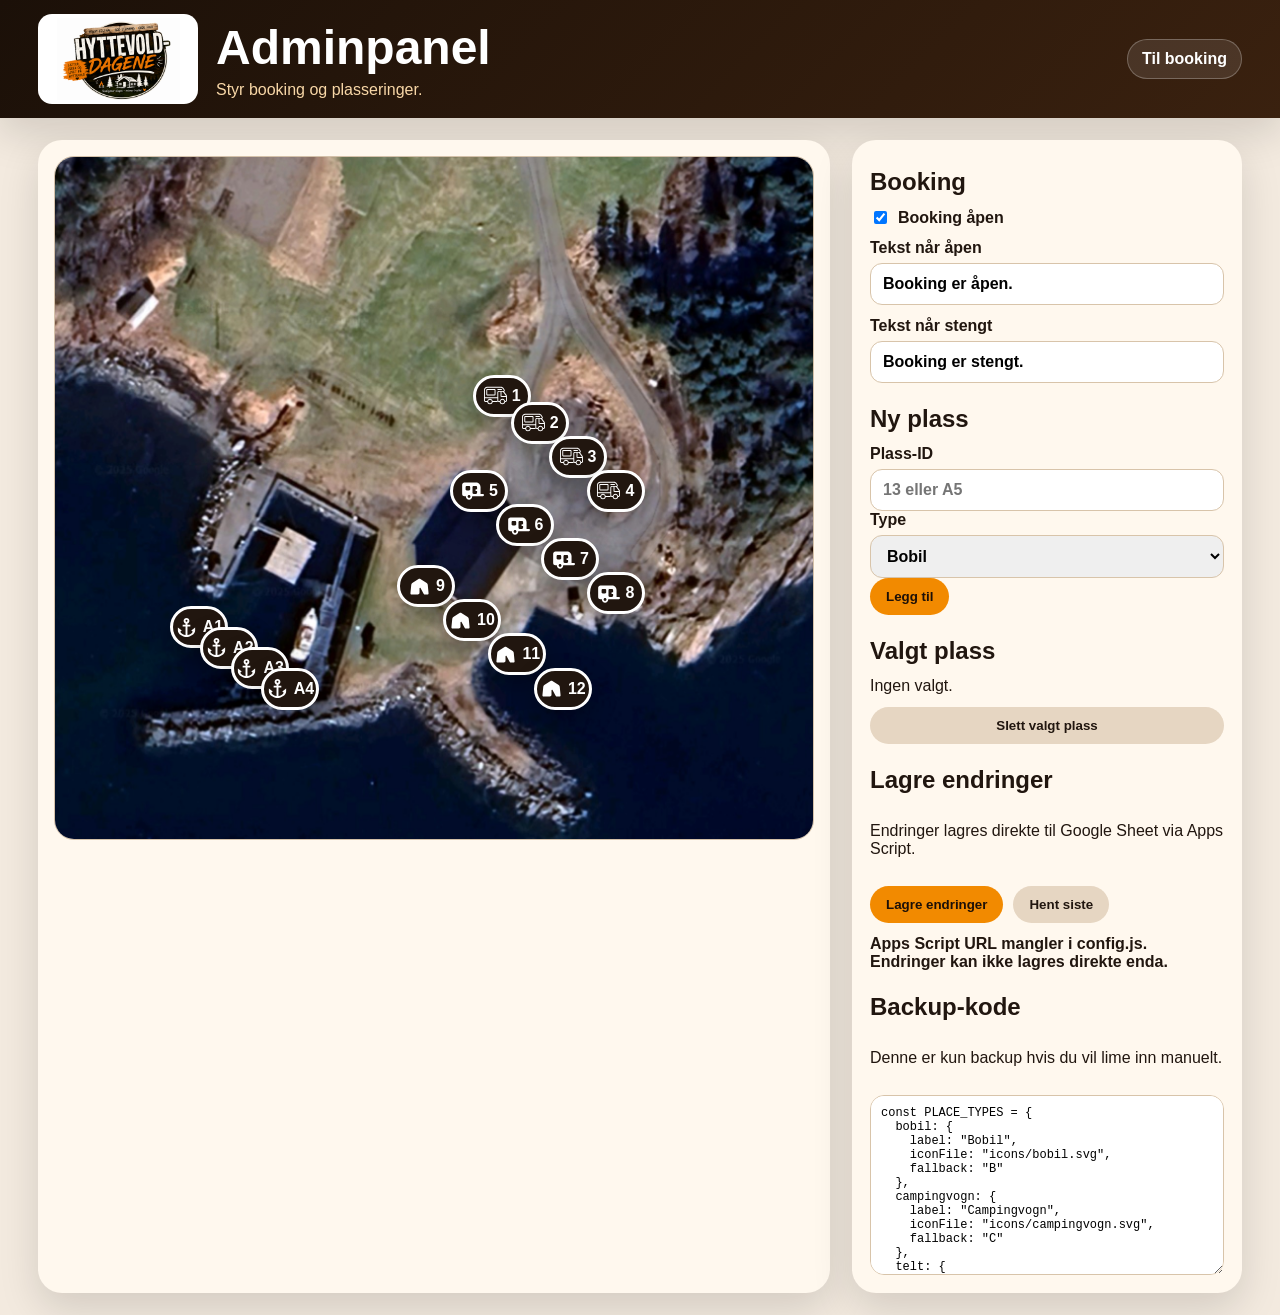
==== commit 1b835c81: "update" ====
--- a/admin.html
+++ b/admin.html
@@ -78,20 +78,35 @@
         Slett valgt plass
       </button>
 
-      <h2>Kopier oppdatert kode</h2>
+      <h2>Lagre endringer</h2>
 
       <p>
-        Kopier dette inn i <strong>places.js</strong> og
-        <strong>config.js</strong>.
+        Endringer lagres direkte til Google Sheet via Apps Script.
+      </p>
+
+      <div class="admin-actions">
+        <button id="saveButton" class="primary" type="button">
+          Lagre endringer
+        </button>
+
+        <button id="reloadButton" class="secondary" type="button">
+          Hent siste
+        </button>
+      </div>
+
+      <p id="saveStatus" class="save-status"></p>
+
+      <h2>Backup-kode</h2>
+
+      <p>
+        Denne er kun backup hvis du vil lime inn manuelt.
       </p>
 
       <textarea id="output" readonly></textarea>
-
-      <button id="copyButton" class="primary" type="button">
-        Kopier kode
-      </button>
     </aside>
   </main>
+
+  <div id="toast" class="toast hidden"></div>
 
   <script src="config.js"></script>
   <script src="places.js"></script>
--- a/style.css
+++ b/style.css
@@ -288,6 +288,7 @@
   border-radius: 999px;
   padding: 12px 18px;
   box-shadow: var(--shadow);
+  z-index: 99;
 }
 
 .hidden {
--- a/admin.css
+++ b/admin.css
@@ -31,12 +31,18 @@
 
 #output {
   width: 100%;
-  min-height: 360px;
+  min-height: 180px;
   border: 1px solid #d8c4aa;
   border-radius: 14px;
   padding: 10px;
   font-family: Consolas, monospace;
   font-size: 12px;
+}
+
+.save-status {
+  margin: 0;
+  font-weight: 800;
+  color: #21160f;
 }
 
 .admin-spot {
@@ -70,6 +76,12 @@
   filter: brightness(0) invert(1);
 }
 
+.admin-actions {
+  display: flex;
+  gap: 10px;
+  flex-wrap: wrap;
+}
+
 @media (max-width: 900px) {
   .admin-layout {
     grid-template-columns: 1fr;
